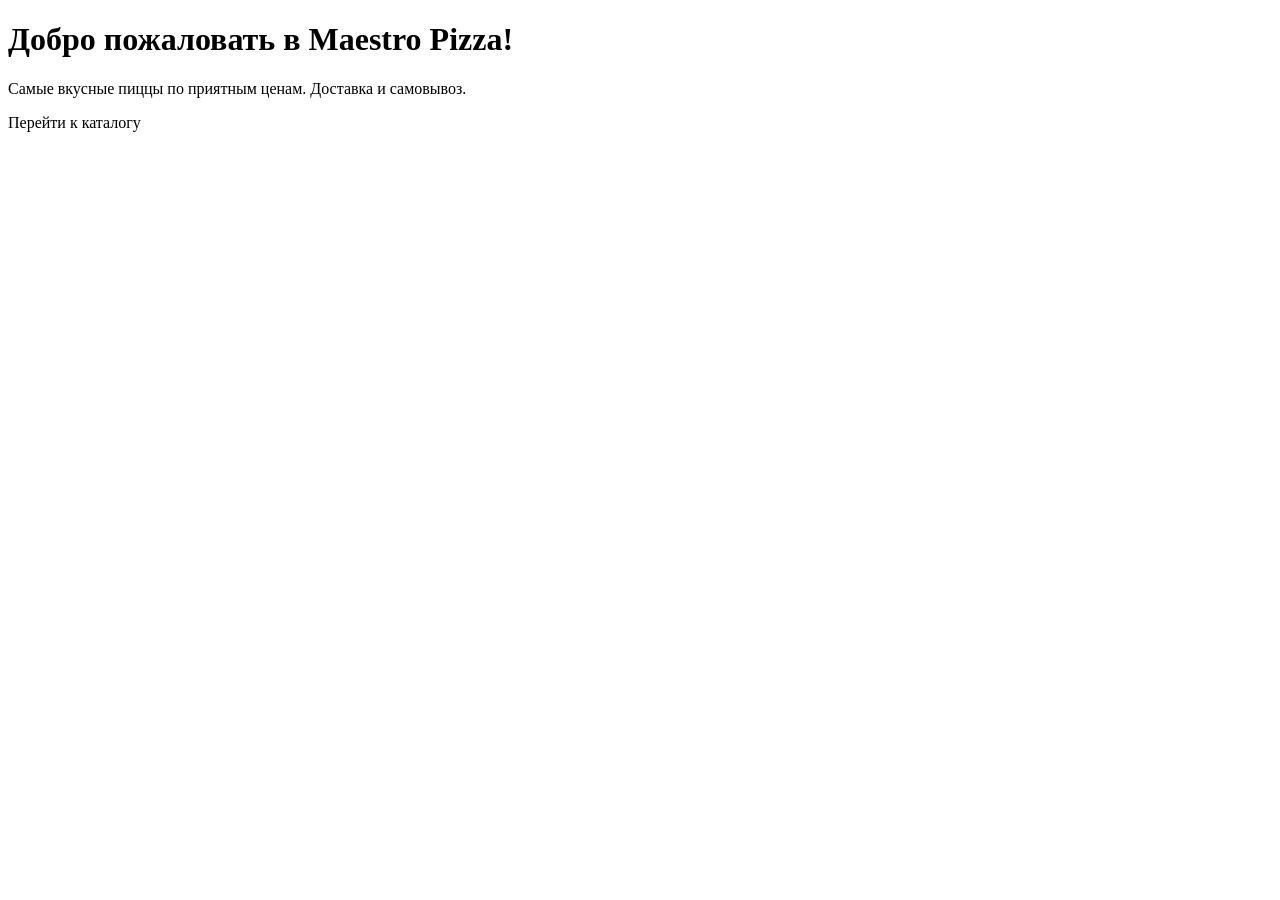
==== src/main/resources/templates/index.html @ e58bc8f6 "mvc,страницы,бд,логика.TODO доработка дизайна,и по необходимости кода" ====
<!DOCTYPE html>
<html lang="ru" xmlns:th="http://www.thymeleaf.org">
<head>
  <meta charset="UTF-8" />
  <title>Главная | Maestro Pizza</title>

  <!-- Подключаемся к layout.html:
       заменяем тамошний фрагмент contentPlaceholder на наш контент -->
  <th:block th:replace="~{layout :: contentPlaceholder}">
    <!-- Наш контент оборачиваем во фрагмент с тем же именем -->
    <th:block th:fragment="contentPlaceholder">

      <div class="text-center py-5">
        <h1>Добро пожаловать в Maestro Pizza!</h1>
        <p class="lead mt-3">
          Самые вкусные пиццы по приятным ценам. Доставка и самовывоз.
        </p>
        <a class="btn btn-warning btn-lg fw-bold text-white" th:href="@{/pizzas}">
          Перейти к каталогу
        </a>
      </div>

    </th:block>
  </th:block>
</head>
<body>
<a href=""></a>
</body>
</html>
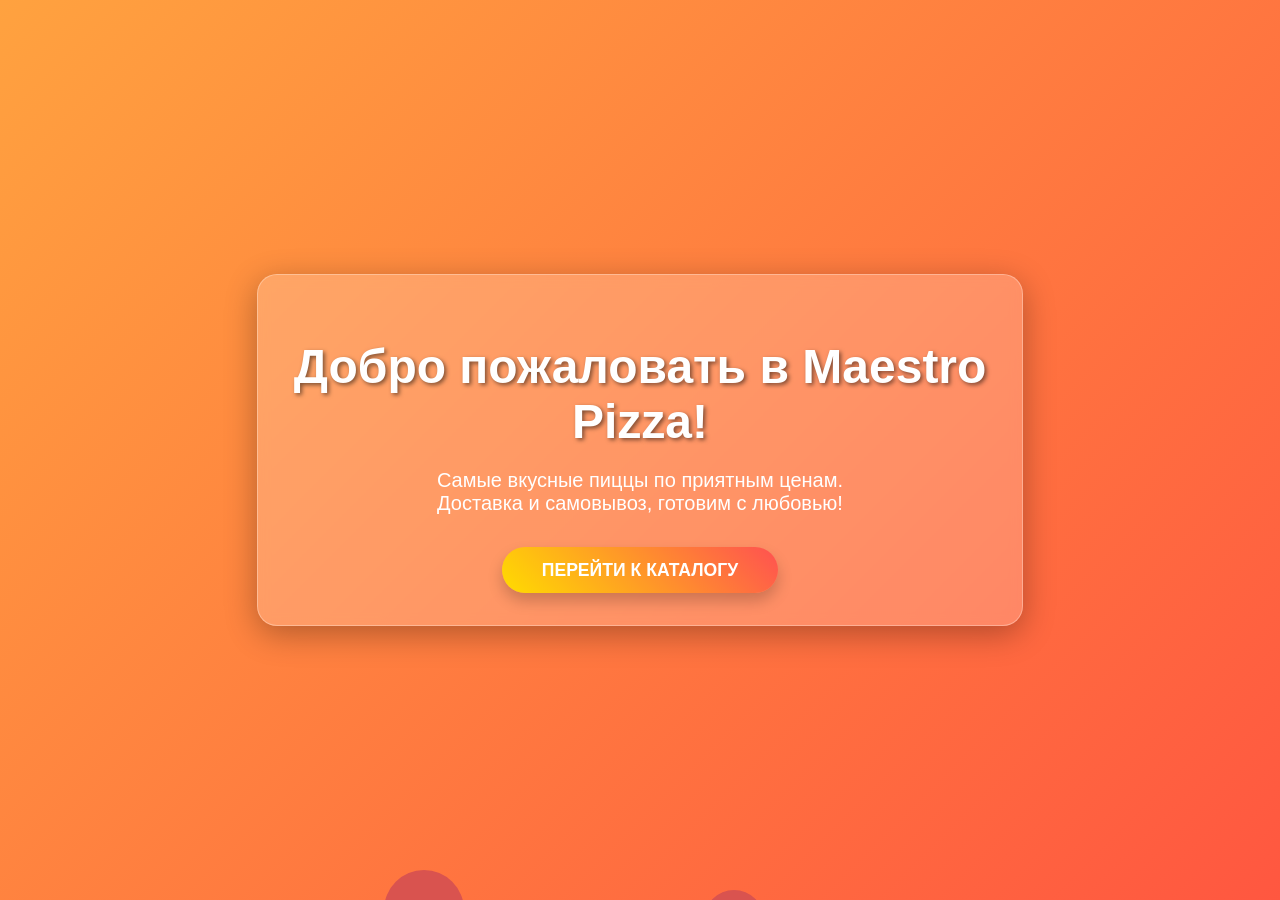
==== commit f2c1f0a0: "last" ====
--- a/src/main/resources/templates/index.html
+++ b/src/main/resources/templates/index.html
@@ -4,26 +4,168 @@
   <meta charset="UTF-8" />
   <title>Главная | Maestro Pizza</title>
 
-  <!-- Подключаемся к layout.html:
-       заменяем тамошний фрагмент contentPlaceholder на наш контент -->
-  <th:block th:replace="~{layout :: contentPlaceholder}">
-    <!-- Наш контент оборачиваем во фрагмент с тем же именем -->
-    <th:block th:fragment="contentPlaceholder">
+  <style>
+    /*
+      Убираем и горизонтальный, и вертикальный скролл
+      (overflow: hidden), растягиваем на всю высоту
+    */
+    html, body {
+      margin: 0;
+      padding: 0;
+      width: 100%;
+      height: 100%;
+      overflow: hidden; /* полностью убираем прокрутку */
+      font-family: "Arial", sans-serif;
+      background: linear-gradient(135deg, #ffa23f 0%, #ff5740 100%);
+      background-attachment: fixed;
+      color: #fff;
+      position: relative;
+    }
 
-      <div class="text-center py-5">
-        <h1>Добро пожаловать в Maestro Pizza!</h1>
-        <p class="lead mt-3">
-          Самые вкусные пиццы по приятным ценам. Доставка и самовывоз.
-        </p>
-        <a class="btn btn-warning btn-lg fw-bold text-white" th:href="@{/pizzas}">
-          Перейти к каталогу
-        </a>
-      </div>
+    /* Контейнер растягивается по высоте экрана, центрирует контент */
+    .main-container {
+      display: flex;
+      justify-content: center;
+      align-items: center;
+      width: 100%;
+      height: 100%;     /* чтобы занять весь экран */
+      text-align: center;
+      position: relative;
+      z-index: 1;       /* над пузырьками */
+      padding: 2rem;
+      box-sizing: border-box; /* учитываем отступы */
+    }
 
-    </th:block>
+    /* Анимированные "пузырьки"/"топпинги" */
+    .pizza-toppings {
+      position: absolute;
+      top: 0;
+      left: 0;
+      width: 100%;
+      height: 100%;
+      margin: 0;
+      padding: 0;
+      list-style: none;
+      overflow: hidden;
+      z-index: 0;
+    }
+    .pizza-toppings li {
+      position: absolute;
+      display: block;
+      border-radius: 50%;
+      bottom: -50px;
+      animation: toppingFloat 15s infinite ease-in-out;
+    }
+    /* Несколько кружочков разного цвета и размера */
+    .pizza-toppings li:nth-child(1)  { background: #d9534f; width: 40px; height: 40px;  left: 10%; }
+    .pizza-toppings li:nth-child(2)  { background: #343a40; width: 30px; height: 30px;  left: 25%; animation-delay: 2s; }
+    .pizza-toppings li:nth-child(3)  { background: #5cb85c; width: 25px; height: 25px;  left: 40%; animation-delay: 4s; }
+    .pizza-toppings li:nth-child(4)  { background: #d9534f; width: 60px; height: 60px;  left: 55%; animation-delay: 1s; }
+    .pizza-toppings li:nth-child(5)  { background: #343a40; width: 35px; height: 35px;  left: 70%; animation-delay: 3s; }
+    .pizza-toppings li:nth-child(6)  { background: #5cb85c; width: 45px; height: 45px;  left: 85%; animation-delay: 5s; }
+    .pizza-toppings li:nth-child(7)  { background: #d9534f; width: 80px; height: 80px;  left: 30%; animation-delay: 6s; }
+    .pizza-toppings li:nth-child(8)  { background: #343a40; width: 20px; height: 20px;  left: 60%; animation-delay: 7s; }
+    .pizza-toppings li:nth-child(9)  { background: #5cb85c; width: 25px; height: 25px;  left: 45%; animation-delay: 8s; }
+    .pizza-toppings li:nth-child(10) { background: #d9534f; width: 50px; height: 50px;  left: 75%; animation-delay: 2s; }
+
+    @keyframes toppingFloat {
+      0%   { transform: translateY(0) rotate(0deg);   opacity: 1; }
+      100% { transform: translateY(-1000px) rotate(720deg); opacity: 0; }
+    }
+
+    /* Полупрозрачная карточка */
+    .hero-card {
+      background-color: rgba(255, 255, 255, 0.2);
+      backdrop-filter: blur(6px);
+      border: 1px solid rgba(255, 255, 255, 0.3);
+      border-radius: 20px;
+      box-shadow: 0 8px 32px rgba(0, 0, 0, 0.3);
+      padding: 2rem;
+      max-width: 700px;
+      margin: 0 auto;
+    }
+
+    /* Заголовок */
+    .main-title {
+      font-size: 3rem;
+      font-weight: 700;
+      margin-bottom: 1rem;
+      text-shadow: 2px 2px 4px rgba(0,0,0,0.5);
+    }
+
+    /* Подзаголовок */
+    .main-lead {
+      font-size: 1.25rem;
+      font-weight: 300;
+      margin-bottom: 2rem;
+    }
+
+    /* Кнопка */
+    .btn-pizza {
+      display: inline-block;
+      text-transform: uppercase;
+      font-size: 1.1rem;
+      font-weight: 700;
+      color: #fff;
+      background: linear-gradient(45deg, #ffdc00, #ff5151);
+      border: none;
+      border-radius: 25px;
+      padding: 0.8rem 2.5rem;
+      transition: all 0.3s ease;
+      text-decoration: none; /* убираем подчеркивание */
+      box-shadow: 0 8px 15px rgba(0, 0, 0, 0.2);
+    }
+    .btn-pizza:hover {
+      transform: translateY(-3px);
+      background: linear-gradient(45deg, #ff5151, #f44141);
+      box-shadow: 0 12px 20px rgba(0, 0, 0, 0.3);
+      color: #fff;
+    }
+
+    /* Адаптивность */
+    @media (max-width: 576px) {
+      .main-title {
+        font-size: 2rem;
+      }
+      .main-lead {
+        font-size: 1.1rem;
+      }
+    }
+  </style>
+</head>
+
+<body>
+<!-- Если Thymeleaf, оставьте теги:
+<th:block th:replace="~{layout :: contentPlaceholder}">
+  <th:block th:fragment="contentPlaceholder">
+-->
+
+<!-- Кружочки на заднем плане -->
+<ul class="pizza-toppings">
+  <li></li><li></li><li></li><li></li><li></li>
+  <li></li><li></li><li></li><li></li><li></li>
+</ul>
+
+<!-- Основной контейнер -->
+<div class="main-container">
+  <div class="hero-card">
+    <h1 class="main-title">
+      Добро пожаловать в Maestro Pizza!
+    </h1>
+    <p class="main-lead">
+      Самые вкусные пиццы по приятным ценам.<br/>
+      Доставка и самовывоз, готовим с любовью!
+    </p>
+    <!-- Кнопка-ссылка, измените # на нужную ссылку (Thymeleaf: th:href="@{/pizzas}") -->
+    <a class="btn-pizza" th:href="@{/pizzas}">
+      Перейти к каталогу
+    </a>
+  </div>
+</div>
+
+<!-- Если Thymeleaf, закройте теги:
   </th:block>
-</head>
-<body>
-<a href=""></a>
+</th:block>
+-->
 </body>
 </html>
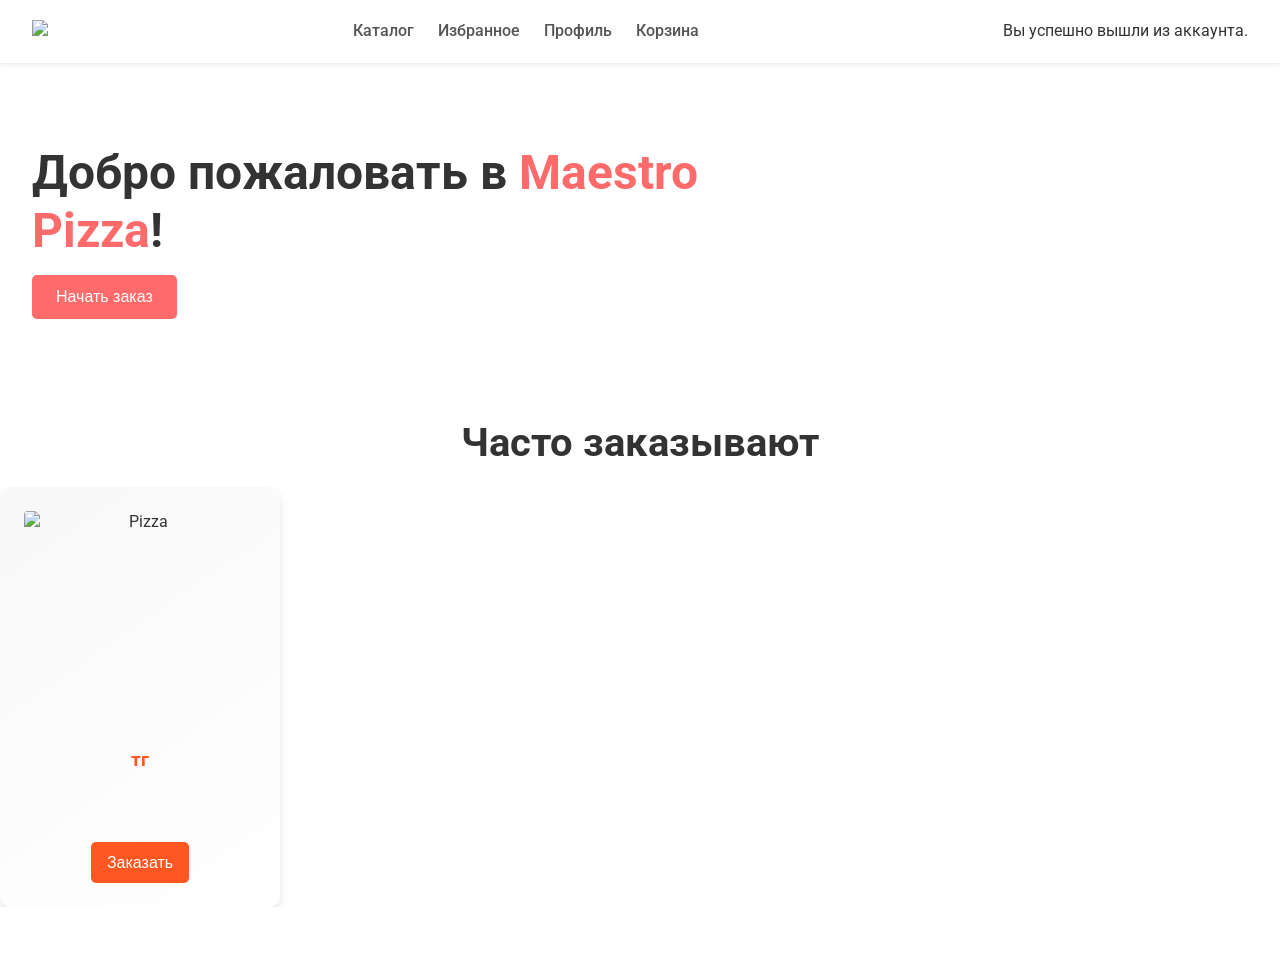
==== commit 354d9b18: "final" ====
--- a/src/main/resources/templates/index.html
+++ b/src/main/resources/templates/index.html
@@ -1,171 +1,256 @@
 <!DOCTYPE html>
 <html lang="ru" xmlns:th="http://www.thymeleaf.org">
 <head>
-  <meta charset="UTF-8" />
-  <title>Главная | Maestro Pizza</title>
+  <meta charset="UTF-8">
+  <title>Maestro Pizza | Главная</title>
+  <meta name="viewport" content="width=device-width, initial-scale=1.0">
+
+  <!-- Google Fonts -->
+  <link rel="preconnect" href="https://fonts.googleapis.com">
+  <link rel="preconnect" href="https://fonts.gstatic.com" crossorigin>
+  <link
+          href="https://fonts.googleapis.com/css2?family=Roboto:wght@400;500;700&display=swap"
+          rel="stylesheet">
 
   <style>
-    /*
-      Убираем и горизонтальный, и вертикальный скролл
-      (overflow: hidden), растягиваем на всю высоту
-    */
-    html, body {
+    /* ====== Сброс базовых стилей ====== */
+    * {
       margin: 0;
       padding: 0;
-      width: 100%;
+      box-sizing: border-box;
+    }
+    html, body {
       height: 100%;
-      overflow: hidden; /* полностью убираем прокрутку */
-      font-family: "Arial", sans-serif;
-      background: linear-gradient(135deg, #ffa23f 0%, #ff5740 100%);
-      background-attachment: fixed;
-      color: #fff;
-      position: relative;
-    }
-
-    /* Контейнер растягивается по высоте экрана, центрирует контент */
-    .main-container {
-      display: flex;
-      justify-content: center;
-      align-items: center;
-      width: 100%;
-      height: 100%;     /* чтобы занять весь экран */
-      text-align: center;
-      position: relative;
-      z-index: 1;       /* над пузырьками */
-      padding: 2rem;
-      box-sizing: border-box; /* учитываем отступы */
-    }
-
-    /* Анимированные "пузырьки"/"топпинги" */
-    .pizza-toppings {
-      position: absolute;
+      width: 100%;
+    }
+    body {
+      font-family: 'Roboto', sans-serif;
+      background-color:white;
+      background-size: cover;
+
+      color: #333;
+      line-height: 1.4;
+      overflow-x: hidden;
+    }
+    a {
+      text-decoration: none;
+      color: inherit;
+    }
+
+    /* ====== Navbar ====== */
+    .navbar {
+      position: fixed;
       top: 0;
       left: 0;
       width: 100%;
-      height: 100%;
-      margin: 0;
-      padding: 0;
-      list-style: none;
+      height: 64px;
+      background-color: rgba(255, 255, 255, 0.9);
+      border-bottom: 1px solid #eee;
+      display: flex;
+      align-items: center;
+      justify-content: space-between;
+      padding: 0 2rem;
+      box-shadow: 0 2px 4px rgba(0,0,0,0.05);
+      z-index: 1000;
+    }
+    .navbar-left {
+      display: flex;
+      align-items: center;
+      gap: 1rem;
+    }
+    .navbar-logo img {
+      height: 70px;
+      width: auto;
+    }
+    .navbar-right {
+      display: flex;
+      align-items: center;
+      gap: 1.5rem;
+    }
+    .navbar-right a {
+      font-weight: 500;
+      color: #555;
+      transition: color 0.3s;
+    }
+    .navbar-right a:hover {
+      color: #FF5722;
+    }
+
+    /* ====== Hero Section ====== */
+    .hero {
+      display: flex;
+      align-items: center;
+      justify-content: space-between;
+      padding: 80px 2rem 2rem;
+      margin-top: 64px;
+      flex-wrap: wrap;
+      width: 100%;
+    }
+    .hero-content {
+      max-width: 700px;
+      margin-bottom: 2rem;
+    }
+    .hero-content h1 {
+      font-size: 3rem;
+      line-height: 1.2;
+      margin-bottom: 1rem;
+    }
+    .hero-content .highlight {
+      color: #ff6b6b;
+    }
+    .hero-btn {
+      background-color: #ff6b6b;
+      color: #fff;
+      padding: 0.8rem 1.5rem;
+      border: none;
+      cursor: pointer;
+      border-radius: 5px;
+      font-size: 1rem;
+      font-weight: 500;
+      transition: background-color 0.3s;
+    }
+    .hero-btn:hover {
+      background-color: #ff4c4c;
+    }
+    .hero-image img {
+      max-width: 400px;
+      width: 100%;
+      height: auto;
+      border-radius: 10px;
+    }
+
+    /* ====== Стили для слайдера ====== */
+    .slider-container {
+      width: 100%;
+      padding: 2rem 0;
+      text-align: center;
+    }
+    .slider-title {
+      font-size: 2.5rem;
+      font-weight: 700;
+      color: #333;
+      margin-bottom: 1rem;
+    }
+
+    /* Скролл */
+    .slider-track {
+      display: flex;
+      gap: 2rem;
       overflow: hidden;
-      z-index: 0;
-    }
-    .pizza-toppings li {
-      position: absolute;
-      display: block;
-      border-radius: 50%;
-      bottom: -50px;
-      animation: toppingFloat 15s infinite ease-in-out;
-    }
-    /* Несколько кружочков разного цвета и размера */
-    .pizza-toppings li:nth-child(1)  { background: #d9534f; width: 40px; height: 40px;  left: 10%; }
-    .pizza-toppings li:nth-child(2)  { background: #343a40; width: 30px; height: 30px;  left: 25%; animation-delay: 2s; }
-    .pizza-toppings li:nth-child(3)  { background: #5cb85c; width: 25px; height: 25px;  left: 40%; animation-delay: 4s; }
-    .pizza-toppings li:nth-child(4)  { background: #d9534f; width: 60px; height: 60px;  left: 55%; animation-delay: 1s; }
-    .pizza-toppings li:nth-child(5)  { background: #343a40; width: 35px; height: 35px;  left: 70%; animation-delay: 3s; }
-    .pizza-toppings li:nth-child(6)  { background: #5cb85c; width: 45px; height: 45px;  left: 85%; animation-delay: 5s; }
-    .pizza-toppings li:nth-child(7)  { background: #d9534f; width: 80px; height: 80px;  left: 30%; animation-delay: 6s; }
-    .pizza-toppings li:nth-child(8)  { background: #343a40; width: 20px; height: 20px;  left: 60%; animation-delay: 7s; }
-    .pizza-toppings li:nth-child(9)  { background: #5cb85c; width: 25px; height: 25px;  left: 45%; animation-delay: 8s; }
-    .pizza-toppings li:nth-child(10) { background: #d9534f; width: 50px; height: 50px;  left: 75%; animation-delay: 2s; }
-
-    @keyframes toppingFloat {
-      0%   { transform: translateY(0) rotate(0deg);   opacity: 1; }
-      100% { transform: translateY(-1000px) rotate(720deg); opacity: 0; }
-    }
-
-    /* Полупрозрачная карточка */
-    .hero-card {
-      background-color: rgba(255, 255, 255, 0.2);
-      backdrop-filter: blur(6px);
-      border: 1px solid rgba(255, 255, 255, 0.3);
-      border-radius: 20px;
-      box-shadow: 0 8px 32px rgba(0, 0, 0, 0.3);
-      padding: 2rem;
-      max-width: 700px;
-      margin: 0 auto;
-    }
-
-    /* Заголовок */
-    .main-title {
-      font-size: 3rem;
+      white-space: nowrap;
+      animation: slide 30s linear infinite;
+    }
+
+    /* Карточки товаров */
+    .slider-item {
+      background: linear-gradient(145deg, #f8f8f8, #ffffff);
+      border-radius: 12px;
+      box-shadow: 0 4px 10px rgba(0,0,0,0.1);
+      flex: 0 0 auto;
+      width: 280px;
+      height: 420px;
+      padding: 1.5rem;
+      display: flex;
+      flex-direction: column;
+      align-items: center;
+      text-align: center;
+      transition: transform 0.3s ease-in-out, box-shadow 0.3s;
+    }
+    .slider-item:hover {
+      transform: translateY(-5px);
+      box-shadow: 0 8px 16px rgba(0,0,0,0.2);
+    }
+    .slider-item img {
+      width: 100%;
+      height: 180px;
+      object-fit: cover;
+      border-radius: 4px;
+      margin-bottom: 1rem;
+    }
+    .slider-item h4 {
+      font-size: 1.3rem;
       font-weight: 700;
-      margin-bottom: 1rem;
-      text-shadow: 2px 2px 4px rgba(0,0,0,0.5);
-    }
-
-    /* Подзаголовок */
-    .main-lead {
-      font-size: 1.25rem;
-      font-weight: 300;
-      margin-bottom: 2rem;
-    }
-
-    /* Кнопка */
-    .btn-pizza {
-      display: inline-block;
-      text-transform: uppercase;
-      font-size: 1.1rem;
-      font-weight: 700;
-      color: #fff;
-      background: linear-gradient(45deg, #ffdc00, #ff5151);
+      color: #333;
+      height: 40px; /* Фиксированная высота заголовка */
+      display: flex;
+      align-items: center;
+      justify-content: center;
+      text-align: center;
+      overflow: hidden;
+    }
+    .slider-item p {
+      font-size: 1.2rem;
+      color: #FF5722;
+      font-weight: bold;
+    }
+
+    /* Кнопка заказа */
+    .order-btn {
+      background-color: #ff5722;
+      color: white;
       border: none;
-      border-radius: 25px;
-      padding: 0.8rem 2.5rem;
-      transition: all 0.3s ease;
-      text-decoration: none; /* убираем подчеркивание */
-      box-shadow: 0 8px 15px rgba(0, 0, 0, 0.2);
-    }
-    .btn-pizza:hover {
-      transform: translateY(-3px);
-      background: linear-gradient(45deg, #ff5151, #f44141);
-      box-shadow: 0 12px 20px rgba(0, 0, 0, 0.3);
-      color: #fff;
-    }
-
-    /* Адаптивность */
-    @media (max-width: 576px) {
-      .main-title {
-        font-size: 2rem;
+      padding: 0.7rem 1rem;
+      border-radius: 5px;
+      font-size: 1rem;
+      margin-top: auto;
+      cursor: pointer;
+      transition: 0.3s;
+    }
+    .order-btn:hover {
+      background-color: #e04a1c;
+    }
+
+    /* Анимация бесконечной прокрутки */
+    @keyframes slide {
+      from {
+        transform: translateX(0%);
       }
-      .main-lead {
-        font-size: 1.1rem;
+      to {
+        transform: translateX(-50%);
       }
     }
   </style>
 </head>
-
 <body>
-<!-- Если Thymeleaf, оставьте теги:
-<th:block th:replace="~{layout :: contentPlaceholder}">
-  <th:block th:fragment="contentPlaceholder">
--->
-
-<!-- Кружочки на заднем плане -->
-<ul class="pizza-toppings">
-  <li></li><li></li><li></li><li></li><li></li>
-  <li></li><li></li><li></li><li></li><li></li>
-</ul>
-
-<!-- Основной контейнер -->
-<div class="main-container">
-  <div class="hero-card">
-    <h1 class="main-title">
-      Добро пожаловать в Maestro Pizza!
-    </h1>
-    <p class="main-lead">
-      Самые вкусные пиццы по приятным ценам.<br/>
-      Доставка и самовывоз, готовим с любовью!
-    </p>
-    <!-- Кнопка-ссылка, измените # на нужную ссылку (Thymeleaf: th:href="@{/pizzas}") -->
-    <a class="btn-pizza" th:href="@{/pizzas}">
-      Перейти к каталогу
+
+<div class="navbar">
+  <div class="navbar-left">
+    <a th:href="@{/}" class="navbar-logo">
+      <img src="https://i.postimg.cc/85420cBb/Maestro-Pizza-1-removebg-preview.png"/>
     </a>
   </div>
+  <div class="navbar-right">
+    <a th:href="@{/pizzas}">Каталог</a>
+    <a th:href="@{/favorites}">Избранное</a>
+    <a th:href="@{/profile}">Профиль</a>
+    <a th:href="@{/cart}">Корзина</a>
+  </div>
+  <div th:if="${param.logout}" class="alert alert-info">
+    Вы успешно вышли из аккаунта.
+  </div>
 </div>
 
-<!-- Если Thymeleaf, закройте теги:
-  </th:block>
-</th:block>
--->
+<section class="hero">
+  <div class="hero-content">
+    <h1>Добро пожаловать в <span class="highlight">Maestro Pizza</span>!</h1>
+    <button class="hero-btn" onclick="window.location.href='/pizzas'">Начать заказ</button>
+  </div>
+  <div class="hero-image">
+<!--    <img src="https://i.postimg.cc/XJ0wSdjZ/1693270947-pushinka-top-p.png"/>-->
+  </div>
+</section>
+
+<div class="slider-container">
+  <h2 class="slider-title">Часто заказывают</h2>
+  <div class="slider-track">
+    <div class="slider-item" th:each="p : ${randomPizzasTwo}">
+      <img th:src="${p.imageUrl}" alt="Pizza">
+      <h4 th:text="${p.name}"></h4>
+      <p><span th:text="${p.price}"></span> тг</p>
+      <button class="order-btn">Заказать</button>
+    </div>
+  </div>
+</div>
+
 </body>
 </html>
